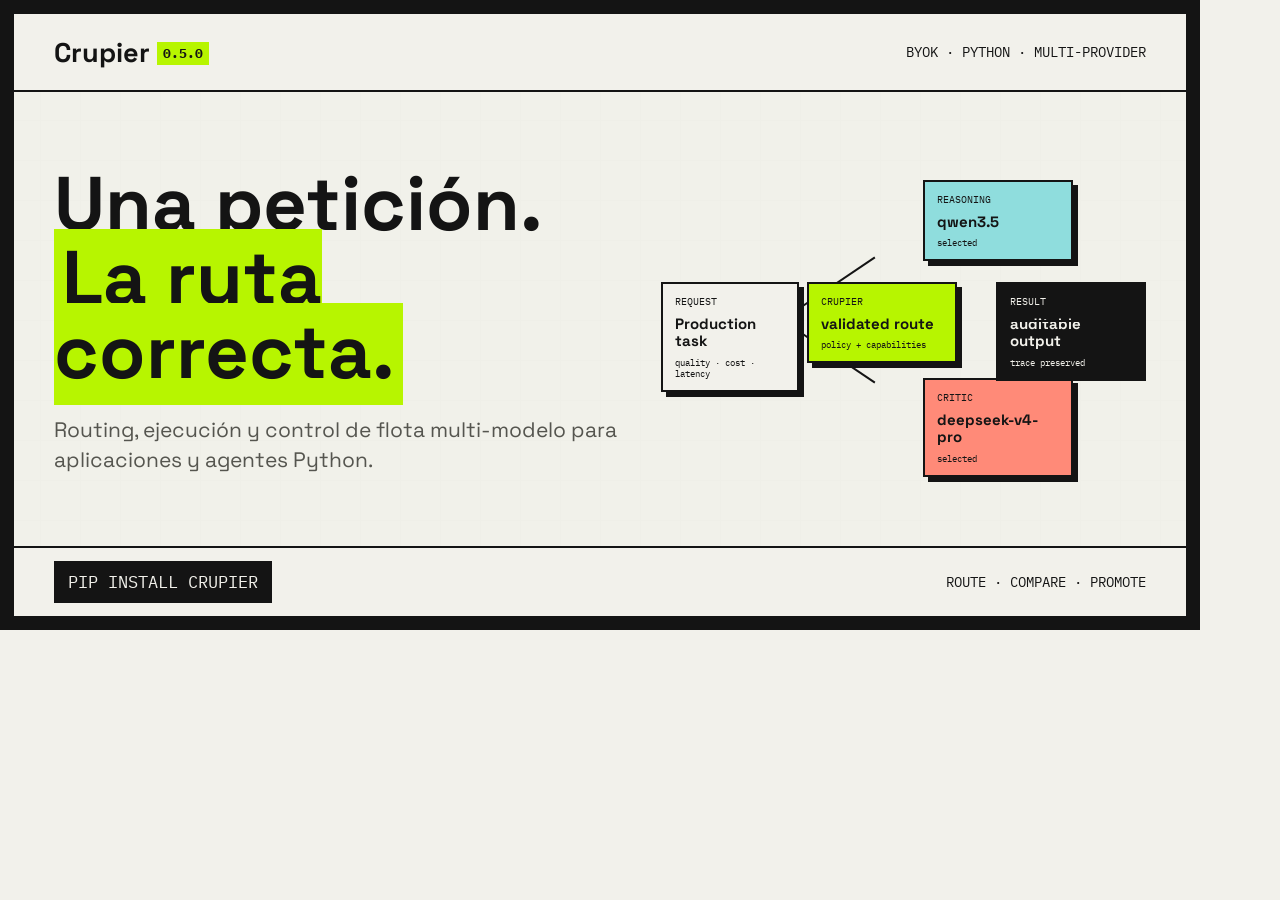
==== site/social-card.html @ 11025321 "Add final Crupier landing site" ====
<!DOCTYPE html>
<html lang="es">
  <head>
    <meta charset="utf-8">
    <meta name="viewport" content="width=1200, initial-scale=1">
    <meta name="robots" content="noindex, nofollow">
    <link rel="icon" href="favicon.svg" type="image/svg+xml">
    <link rel="preconnect" href="https://fonts.googleapis.com">
    <link rel="preconnect" href="https://fonts.gstatic.com" crossorigin>
    <link href="https://fonts.googleapis.com/css2?family=IBM+Plex+Mono:wght@400;500&family=Space+Grotesk:wght@500;700&display=swap" rel="stylesheet">
    <title>Crupier social card</title>
    <style>
      * { box-sizing: border-box; }

      html,
      body {
        width: 1200px;
        height: 630px;
        margin: 0;
        overflow: hidden;
      }

      body {
        position: relative;
        color: #141414;
        background: #f2f1eb;
        font-family: "Space Grotesk", Arial, sans-serif;
      }

      body::before {
        position: absolute;
        inset: 0;
        background-image:
          linear-gradient(#d7d5cc 1px, transparent 1px),
          linear-gradient(90deg, #d7d5cc 1px, transparent 1px);
        background-size: 40px 40px;
        content: "";
        opacity: 0.56;
      }

      .card {
        position: relative;
        z-index: 1;
        display: grid;
        grid-template-rows: auto 1fr auto;
        width: 100%;
        height: 100%;
        border: 14px solid #141414;
      }

      header,
      footer {
        display: flex;
        align-items: center;
        justify-content: space-between;
        padding-inline: 40px;
        background: #f2f1eb;
      }

      header {
        min-height: 78px;
        border-bottom: 2px solid #141414;
      }

      .brand {
        font-size: 27px;
        font-weight: 700;
      }

      .version {
        display: inline-block;
        margin-left: 7px;
        padding: 3px 6px;
        background: #b7f500;
        font-family: "IBM Plex Mono", monospace;
        font-size: 13px;
        vertical-align: 4px;
      }

      .kicker,
      footer {
        font-family: "IBM Plex Mono", monospace;
        font-size: 14px;
        text-transform: uppercase;
      }

      main {
        display: grid;
        grid-template-columns: 1.08fr 0.92fr;
        align-items: center;
        gap: 38px;
        padding: 38px 40px 34px;
        background: rgba(242, 241, 235, 0.86);
      }

      h1 {
        margin: 0;
        font-size: 76px;
        line-height: 0.97;
        letter-spacing: 0;
      }

      h1 mark {
        display: inline;
        padding: 0 8px 5px;
        color: inherit;
        background: #b7f500;
      }

      .lede {
        max-width: 590px;
        margin: 27px 0 0;
        color: #55554f;
        font-size: 21px;
        line-height: 1.42;
      }

      .route {
        position: relative;
        height: 330px;
      }

      .route::before,
      .route::after,
      .branch::before,
      .branch::after {
        position: absolute;
        height: 2px;
        background: #141414;
        content: "";
        transform-origin: left center;
      }

      .route::before { top: 164px; left: 24px; width: 104px; }
      .route::after { top: 164px; left: 341px; width: 102px; }
      .branch::before { top: 163px; left: 121px; width: 112px; transform: rotate(-34deg); }
      .branch::after { top: 163px; left: 121px; width: 112px; transform: rotate(34deg); }

      .node {
        position: absolute;
        width: 150px;
        min-height: 76px;
        padding: 11px 12px;
        border: 2px solid #141414;
        background: #fff;
        box-shadow: 5px 5px 0 #141414;
      }

      .node small,
      .node span {
        display: block;
        font-family: "IBM Plex Mono", monospace;
      }

      .node small {
        margin-bottom: 7px;
        font-size: 10px;
        text-transform: uppercase;
      }

      .node strong {
        display: block;
        overflow-wrap: anywhere;
        font-size: 15px;
        line-height: 1.15;
      }

      .node span {
        margin-top: 7px;
        font-size: 9px;
      }

      .request { top: 126px; left: 0; width: 138px; background: #f2f1eb; }
      .router { top: 126px; left: 146px; background: #b7f500; }
      .qwen { top: 24px; left: 262px; background: #8fdddd; }
      .deepseek { top: 222px; left: 262px; background: #ff8a78; }
      .final { top: 126px; right: 0; color: #f2f1eb; background: #141414; box-shadow: none; }

      footer {
        min-height: 70px;
        border-top: 2px solid #141414;
      }

      footer code {
        padding: 10px 14px;
        color: #f2f1eb;
        background: #141414;
        font-family: "IBM Plex Mono", monospace;
        font-size: 17px;
      }
    </style>
  </head>
  <body>
    <div class="card">
      <header>
        <div class="brand">Crupier<span class="version">0.5.0</span></div>
        <div class="kicker">BYOK · Python · multi-provider</div>
      </header>
      <main>
        <div>
          <h1>Una petición.<br><mark>La ruta correcta.</mark></h1>
          <p class="lede">Routing, ejecución y control de flota multi-modelo para aplicaciones y agentes Python.</p>
        </div>
        <div class="route" aria-hidden="true">
          <div class="branch"></div>
          <div class="node request"><small>Request</small><strong>Production task</strong><span>quality · cost · latency</span></div>
          <div class="node router"><small>Crupier</small><strong>validated route</strong><span>policy + capabilities</span></div>
          <div class="node qwen"><small>Reasoning</small><strong>qwen3.5</strong><span>selected</span></div>
          <div class="node deepseek"><small>Critic</small><strong>deepseek-v4-pro</strong><span>selected</span></div>
          <div class="node final"><small>Result</small><strong>auditable output</strong><span>trace preserved</span></div>
        </div>
      </main>
      <footer>
        <code>pip install crupier</code>
        <span>route · compare · promote</span>
      </footer>
    </div>
  </body>
</html>
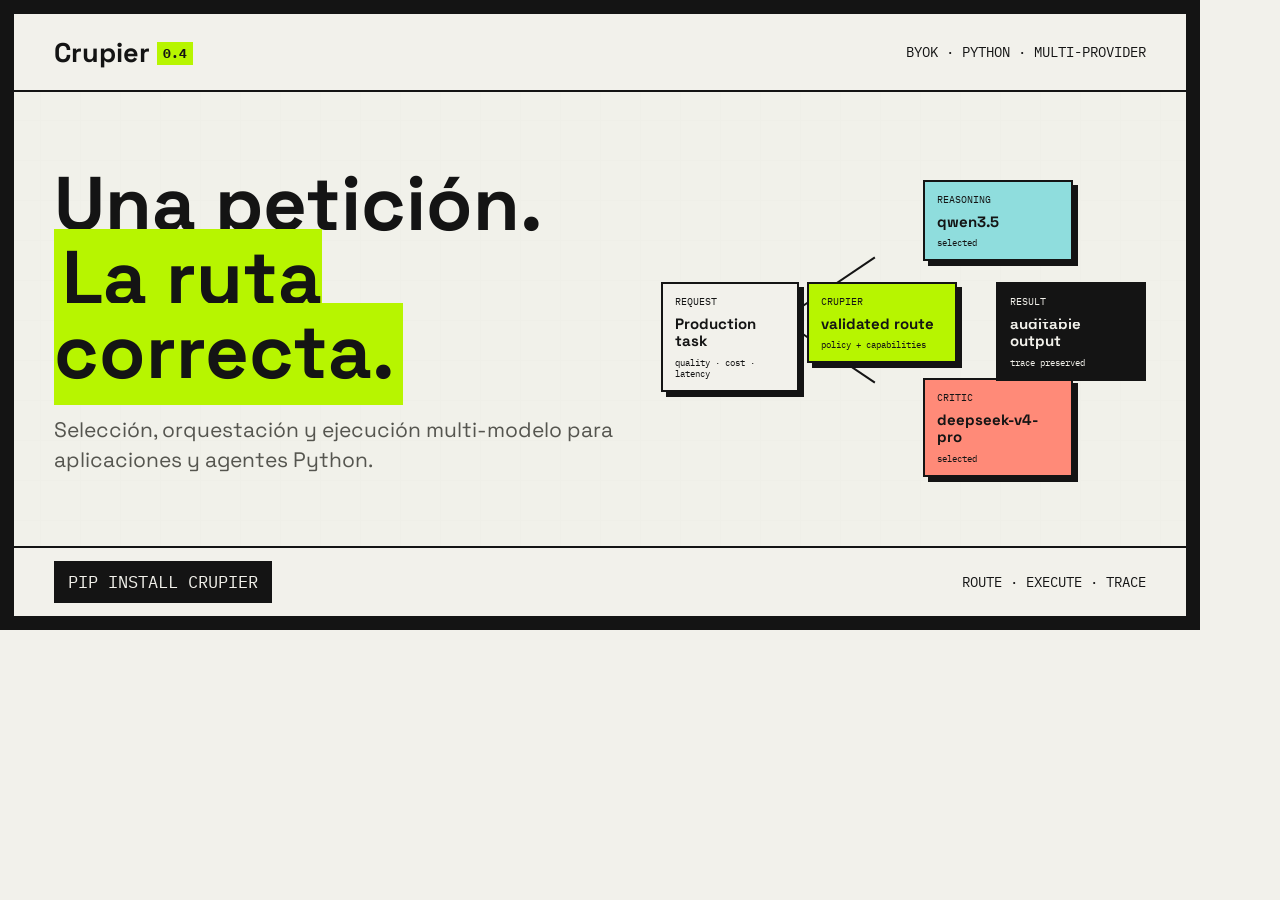
==== commit 802c036a: "Add final Crupier landing site" ====
--- a/site/social-card.html
+++ b/site/social-card.html
@@ -193,13 +193,13 @@
   <body>
     <div class="card">
       <header>
-        <div class="brand">Crupier<span class="version">0.5.0</span></div>
+        <div class="brand">Crupier<span class="version">0.4</span></div>
         <div class="kicker">BYOK · Python · multi-provider</div>
       </header>
       <main>
         <div>
           <h1>Una petición.<br><mark>La ruta correcta.</mark></h1>
-          <p class="lede">Routing, ejecución y control de flota multi-modelo para aplicaciones y agentes Python.</p>
+          <p class="lede">Selección, orquestación y ejecución multi-modelo para aplicaciones y agentes Python.</p>
         </div>
         <div class="route" aria-hidden="true">
           <div class="branch"></div>
@@ -212,7 +212,7 @@
       </main>
       <footer>
         <code>pip install crupier</code>
-        <span>route · compare · promote</span>
+        <span>route · execute · trace</span>
       </footer>
     </div>
   </body>
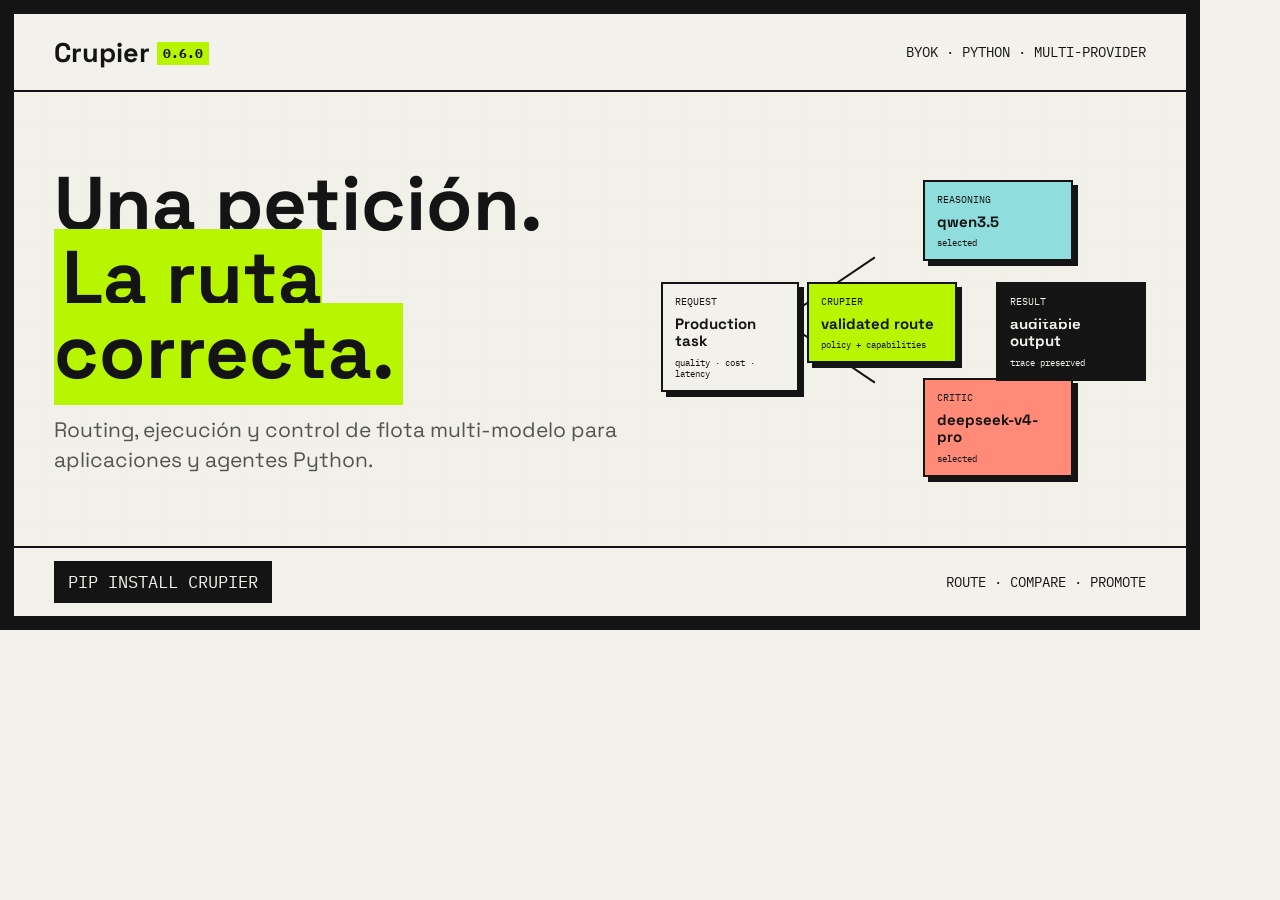
==== commit ba84d297: "docs: alinear la landing con Crupier 0.6.0 La versión pública, el JSON-LD, la tarjeta social y el va" ====
--- a/site/social-card.html
+++ b/site/social-card.html
@@ -193,13 +193,13 @@
   <body>
     <div class="card">
       <header>
-        <div class="brand">Crupier<span class="version">0.4</span></div>
+        <div class="brand">Crupier<span class="version">0.6.0</span></div>
         <div class="kicker">BYOK · Python · multi-provider</div>
       </header>
       <main>
         <div>
           <h1>Una petición.<br><mark>La ruta correcta.</mark></h1>
-          <p class="lede">Selección, orquestación y ejecución multi-modelo para aplicaciones y agentes Python.</p>
+          <p class="lede">Routing, ejecución y control de flota multi-modelo para aplicaciones y agentes Python.</p>
         </div>
         <div class="route" aria-hidden="true">
           <div class="branch"></div>
@@ -212,7 +212,7 @@
       </main>
       <footer>
         <code>pip install crupier</code>
-        <span>route · execute · trace</span>
+        <span>route · compare · promote</span>
       </footer>
     </div>
   </body>
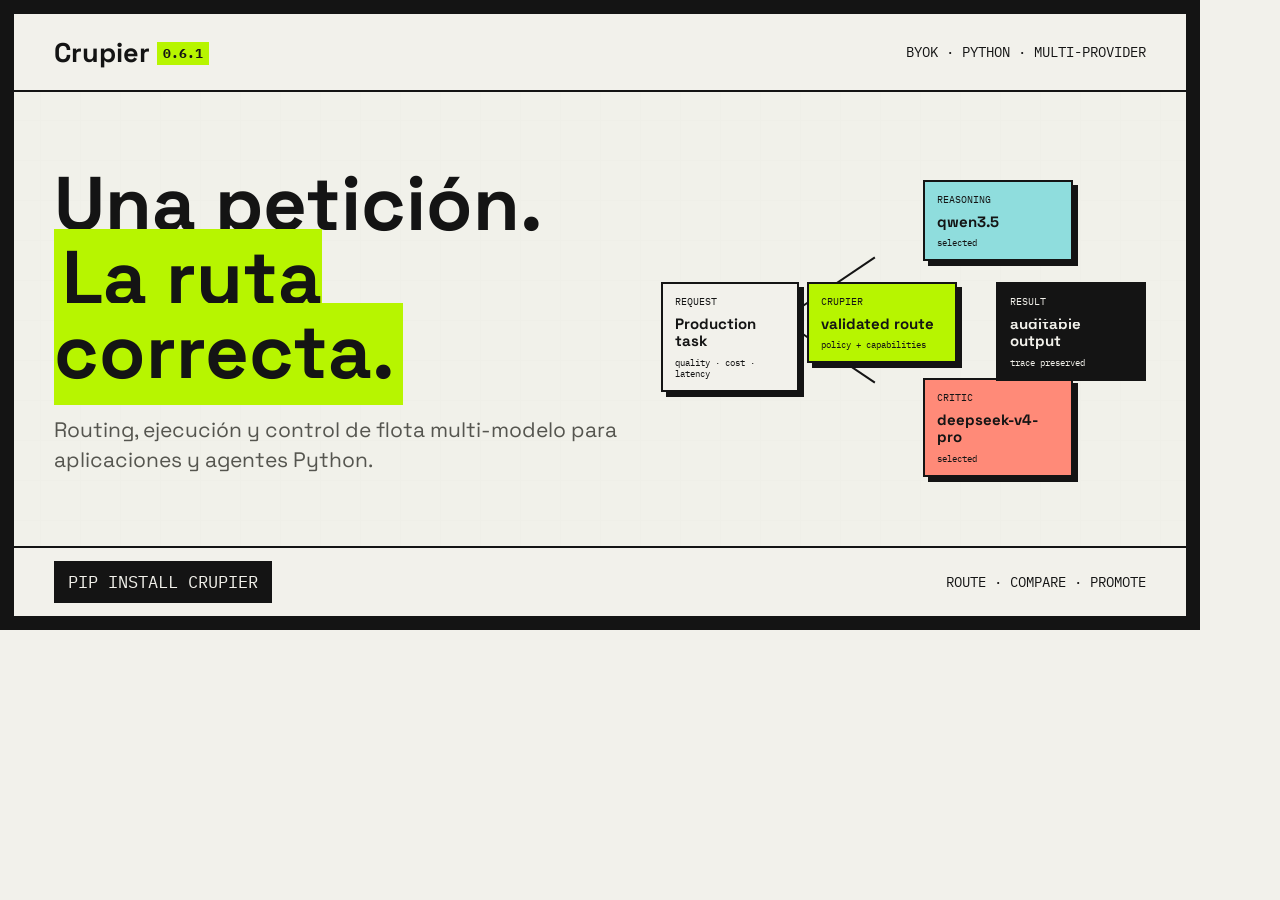
==== commit 28ac1538: "docs: alinear la landing con Crupier 0.6.1 La marca, el JSON-LD, el validador y la tarjeta social co" ====
--- a/site/social-card.html
+++ b/site/social-card.html
@@ -193,7 +193,7 @@
   <body>
     <div class="card">
       <header>
-        <div class="brand">Crupier<span class="version">0.6.0</span></div>
+        <div class="brand">Crupier<span class="version">0.6.1</span></div>
         <div class="kicker">BYOK · Python · multi-provider</div>
       </header>
       <main>
